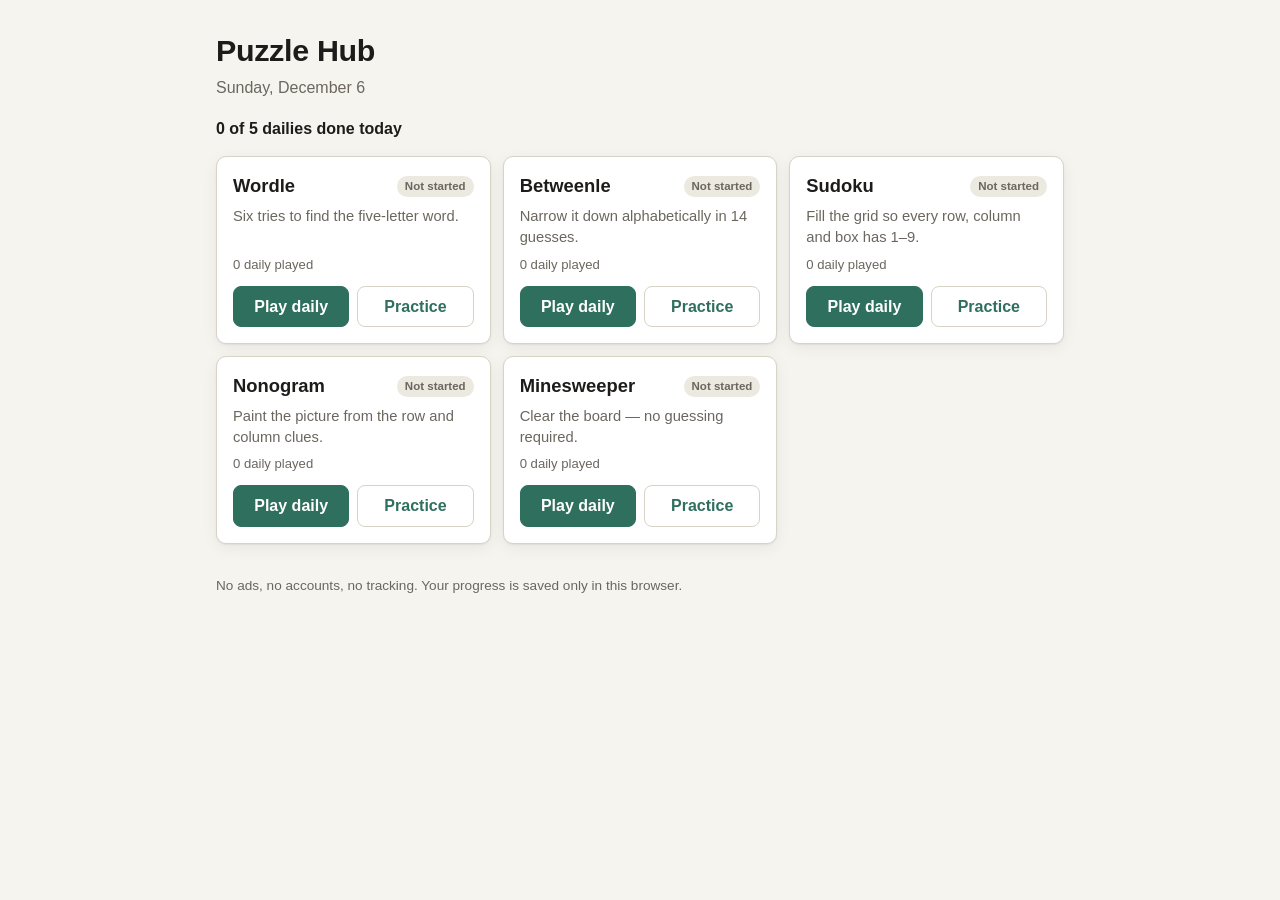
==== index.html @ 0608c27d "Puzzle Hub: ad-free daily puzzles Hub page plus Wordle, Betweenle, Sudoku, Nonogram and Minesweeper," ====
<!doctype html>
<html lang="en">
<head>
  <meta charset="utf-8">
  <meta name="viewport" content="width=device-width, initial-scale=1">
  <meta name="referrer" content="no-referrer">
  <title>Puzzle Hub</title>
  <link rel="stylesheet" href="css/style.css">
</head>
<body>
  <main class="hub">
    <div class="hub-head">
      <h1>Puzzle Hub</h1>
      <p id="date"></p>
    </div>
    <p class="progress-line" id="progress"></p>
    <section class="cards" id="cards"></section>
    <p class="hub-foot">No ads, no accounts, no tracking. Your progress is saved only in this browser.</p>
  </main>
  <script src="js/common.js"></script>
  <script>
    const { GAMES, todayKey, prettyDate, getStats, liveStreak, dailyState, formatScore, el } = PZ;
    const today = todayKey();
    document.getElementById('date').textContent = prettyDate(today);

    let done = 0;
    const cards = GAMES.map((g) => {
      const s = getStats(g.id);
      const result = s.history[today];
      let badge;
      if (result) {
        done++;
        badge = result.won
          ? el('span', { class: 'badge done' }, g.kind === 'time' ? `✓ ${formatScore(g, result.score)}` : `✓ ${result.score}`)
          : el('span', { class: 'badge lost' }, 'Missed');
      } else if (dailyState(g.id, today)) {
        badge = el('span', { class: 'badge going' }, 'In progress');
      } else {
        badge = el('span', { class: 'badge' }, 'Not started');
      }
      const streak = liveStreak(s);
      return el('article', { class: 'card' },
        el('h2', {}, g.name, badge),
        el('p', {}, g.blurb),
        el('div', { class: 'card-meta' }, streak ? `🔥 ${streak}-day streak` : `${s.played} daily played`),
        el('div', { class: 'card-actions' },
          el('a', { class: 'btn primary', href: g.path }, result ? 'View daily' : 'Play daily'),
          el('a', { class: 'btn', href: `${g.path}?mode=practice` }, 'Practice')));
    });
    document.getElementById('cards').append(...cards);
    document.getElementById('progress').textContent =
      done === GAMES.length ? `All ${done} dailies done. Nice work.` : `${done} of ${GAMES.length} dailies done today`;
  </script>
</body>
</html>
---- css/style.css ----
:root {
  --bg: #f6f4ef;
  --surface: #ffffff;
  --surface-2: #ece9e1;
  --text: #1d1c1a;
  --muted: #6b675f;
  --border: #d8d3c7;
  --accent: #2f6f5e;
  --accent-text: #ffffff;
  --correct: #4c8c4a;
  --present: #c9a227;
  --absent: #8a867d;
  --danger: #b6412f;
  --focus: #2f6f5e;
  --cell-shade: #e3efe9;
  --radius: 10px;
  --shadow: 0 1px 2px rgba(0, 0, 0, .06), 0 4px 16px rgba(0, 0, 0, .06);
  color-scheme: light;
}
@media (prefers-color-scheme: dark) {
  :root {
    --bg: #161614;
    --surface: #212120;
    --surface-2: #2c2c2a;
    --text: #ecebe6;
    --muted: #a19d94;
    --border: #3b3a37;
    --accent: #5fb39a;
    --accent-text: #0f1c18;
    --correct: #5a9c57;
    --present: #b8952a;
    --absent: #4a4945;
    --danger: #e0715d;
    --focus: #5fb39a;
    --cell-shade: #23332e;
    --shadow: 0 1px 2px rgba(0, 0, 0, .4);
    color-scheme: dark;
  }
}

* { box-sizing: border-box; }
html, body { margin: 0; }
body {
  background: var(--bg);
  color: var(--text);
  font: 16px/1.45 -apple-system, BlinkMacSystemFont, "Segoe UI", Roboto, Helvetica, Arial, sans-serif;
  -webkit-tap-highlight-color: transparent;
  min-height: 100vh;
}
a { color: var(--accent); }
button { font: inherit; color: inherit; }
:focus-visible { outline: 2px solid var(--focus); outline-offset: 2px; }

/* ---------- top bar ---------- */
.topbar {
  display: flex; align-items: center; gap: 8px;
  padding: 10px 16px; border-bottom: 1px solid var(--border);
  background: var(--surface); position: sticky; top: 0; z-index: 5;
}
.topbar h1 { font-size: 1.2rem; margin: 0 auto 0 4px; letter-spacing: .01em; }
.icon-btn {
  display: inline-grid; place-items: center; width: 36px; height: 36px;
  border: 1px solid var(--border); border-radius: 8px; background: var(--surface);
  text-decoration: none; color: var(--text); cursor: pointer; font-size: 1.05rem;
}
.icon-btn:hover { background: var(--surface-2); }
.mode-switch { display: flex; border: 1px solid var(--border); border-radius: 8px; overflow: hidden; }
.mode-switch a { padding: 6px 10px; text-decoration: none; color: var(--muted); font-size: .9rem; }
.mode-switch a.active { background: var(--accent); color: var(--accent-text); }

main.game { max-width: 640px; margin: 0 auto; padding: 16px; display: flex; flex-direction: column; align-items: center; gap: 14px; }
.subline { color: var(--muted); font-size: .9rem; text-align: center; margin: 0; }
.toolbar { display: flex; flex-wrap: wrap; gap: 8px; justify-content: center; align-items: center; }

.btn {
  border: 1px solid var(--border); background: var(--surface); border-radius: 8px;
  padding: 8px 14px; cursor: pointer; font-weight: 600;
}
.btn:hover { background: var(--surface-2); }
.btn.primary { background: var(--accent); border-color: var(--accent); color: var(--accent-text); }
.btn.on { background: var(--accent); border-color: var(--accent); color: var(--accent-text); }
select.btn { font-weight: 500; }

/* ---------- modal & toast ---------- */
.modal-backdrop { position: fixed; inset: 0; background: rgba(0, 0, 0, .45); display: grid; place-items: center; padding: 16px; z-index: 50; }
.modal { background: var(--surface); border-radius: 14px; padding: 22px 20px 18px; width: min(440px, 100%); max-height: 90vh; overflow: auto; position: relative; box-shadow: var(--shadow); }
.modal h2 { margin: 0 0 12px; font-size: 1.2rem; }
.modal-close { position: absolute; top: 8px; right: 10px; border: 0; background: none; font-size: 1.6rem; cursor: pointer; color: var(--muted); }
.modal-body p { margin: 0 0 10px; }
.modal-body ul { padding-left: 20px; margin: 0 0 10px; }
.modal-actions { display: flex; gap: 8px; justify-content: center; margin-top: 16px; flex-wrap: wrap; }
.stats-grid { display: grid; grid-template-columns: repeat(auto-fit, minmax(72px, 1fr)); gap: 8px; }
.stat { background: var(--surface-2); border-radius: 8px; padding: 10px 4px; text-align: center; }
.stat strong { display: block; font-size: 1.35rem; }
.stat span { font-size: .75rem; color: var(--muted); }
.toasts { position: fixed; top: 70px; left: 50%; transform: translateX(-50%); display: grid; gap: 6px; z-index: 60; pointer-events: none; }
.toast { background: var(--text); color: var(--bg); padding: 8px 14px; border-radius: 8px; font-weight: 600; font-size: .9rem; }

/* ---------- hub ---------- */
.hub { max-width: 880px; margin: 0 auto; padding: 28px 16px 48px; }
.hub-head h1 { margin: 0; font-size: 1.9rem; letter-spacing: -.01em; }
.hub-head p { margin: 4px 0 0; color: var(--muted); }
.progress-line { margin: 18px 0 16px; font-weight: 600; }
.cards { display: grid; grid-template-columns: repeat(auto-fill, minmax(250px, 1fr)); gap: 12px; }
.card {
  background: var(--surface); border: 1px solid var(--border); border-radius: var(--radius);
  padding: 16px; display: flex; flex-direction: column; gap: 6px; box-shadow: var(--shadow);
}
.card h2 { margin: 0; font-size: 1.15rem; display: flex; align-items: center; gap: 8px; }
.card p { margin: 0; color: var(--muted); font-size: .92rem; flex: 1; }
.badge { font-size: .72rem; font-weight: 700; padding: 2px 8px; border-radius: 99px; background: var(--surface-2); color: var(--muted); margin-left: auto; }
.badge.done { background: var(--correct); color: #fff; }
.badge.lost { background: var(--danger); color: #fff; }
.badge.going { background: var(--present); color: #fff; }
.card-meta { font-size: .82rem; color: var(--muted); }
.card-actions { display: flex; gap: 8px; margin-top: 6px; }
.card-actions a { text-decoration: none; text-align: center; flex: 1; }
.hub-foot { margin-top: 32px; color: var(--muted); font-size: .85rem; }

/* ---------- word games ---------- */
.board { display: grid; gap: 5px; }
.row { display: grid; grid-template-columns: repeat(5, 1fr); gap: 5px; }
.tile {
  width: clamp(44px, 14vw, 58px); aspect-ratio: 1; display: grid; place-items: center;
  border: 2px solid var(--border); font-size: 1.8rem; font-weight: 800; text-transform: uppercase;
  background: var(--surface); user-select: none;
}
.tile.filled { border-color: var(--muted); }
.tile.correct, .tile.present, .tile.absent { color: #fff; border-color: transparent; }
.tile.correct { background: var(--correct); }
.tile.present { background: var(--present); }
.tile.absent { background: var(--absent); }
.row.shake { animation: shake .35s; }
@keyframes shake { 20%, 60% { transform: translateX(-6px); } 40%, 80% { transform: translateX(6px); } }

.keyboard { width: 100%; max-width: 500px; display: grid; gap: 6px; user-select: none; }
.kb-row { display: flex; gap: 5px; justify-content: center; }
.key {
  flex: 1; min-width: 0; height: 54px; border: 0; border-radius: 6px; background: var(--surface-2);
  font-weight: 700; text-transform: uppercase; cursor: pointer; font-size: .95rem; padding: 0;
}
.key.wide { flex: 1.5; font-size: .75rem; }
.key.correct { background: var(--correct); color: #fff; }
.key.present { background: var(--present); color: #fff; }
.key.absent { background: var(--absent); color: #fff; opacity: .75; }
.key.dim { opacity: .3; }
.spacer { flex: .5; }

/* ---------- grid puzzles ---------- */
.timer { font-variant-numeric: tabular-nums; font-weight: 700; font-size: 1.1rem; }
.done-banner { background: var(--correct); color: #fff; border-radius: 8px; padding: 8px 14px; font-weight: 700; text-align: center; }
.done-banner.lost { background: var(--danger); }
#kb { width: 100%; display: flex; justify-content: center; }
@media (max-width: 440px) {
  .topbar { gap: 6px; padding: 8px 12px; }
  .topbar h1 { font-size: 1rem; }
  .icon-btn { width: 32px; height: 32px; }
  .mode-switch a { padding: 5px 8px; font-size: .82rem; }
}
.topbar h1 { min-width: 0; overflow: hidden; text-overflow: ellipsis; white-space: nowrap; }
.mode-switch, .icon-btn { flex-shrink: 0; }
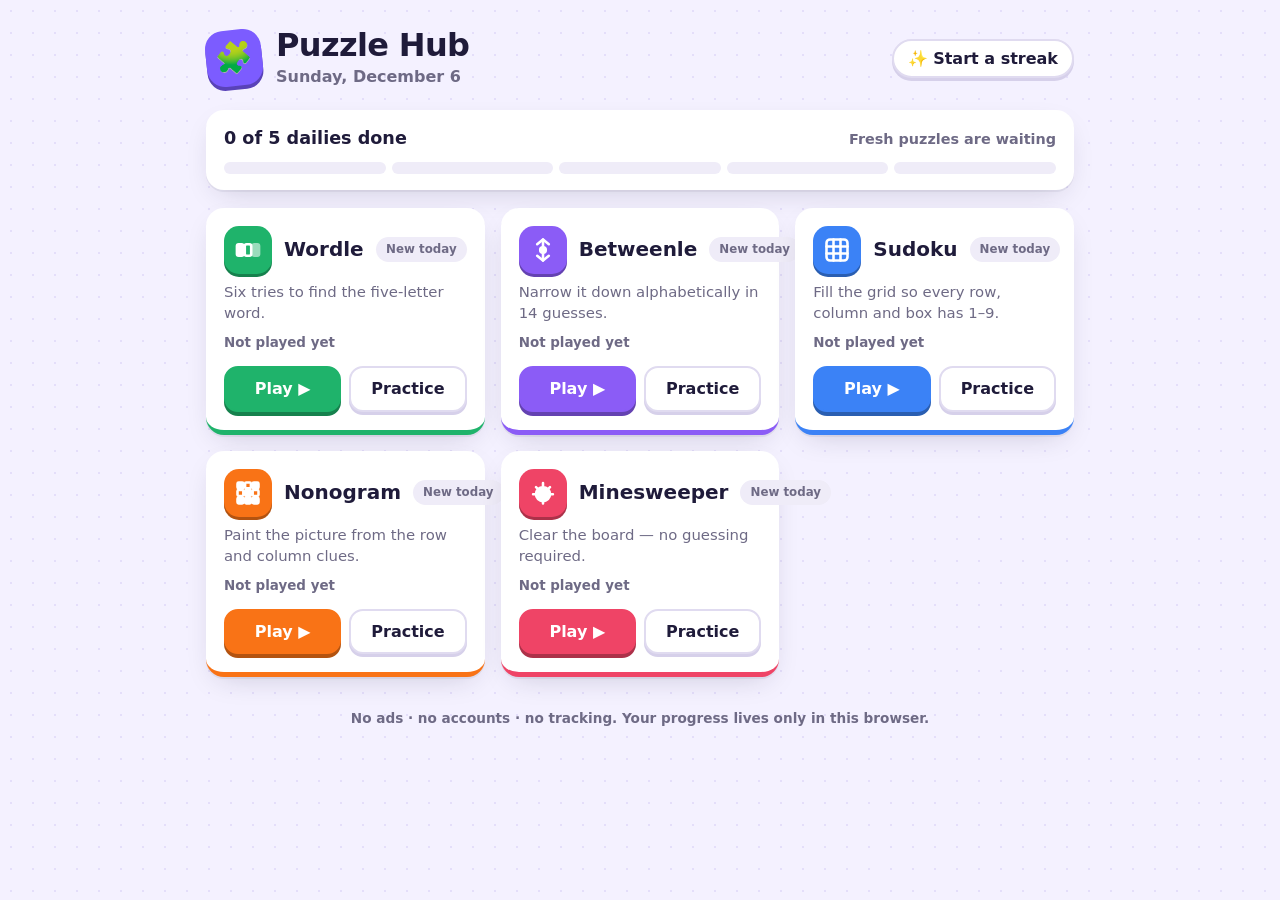
==== commit 029d0835: "Playful redesign Each game gets its own colour and icon, used for its top bar, buttons and boards. C" ====
--- a/index.html
+++ b/index.html
@@ -4,26 +4,35 @@
   <meta charset="utf-8">
   <meta name="viewport" content="width=device-width, initial-scale=1">
   <meta name="referrer" content="no-referrer">
+  <meta name="theme-color" content="#7c5cff">
   <title>Puzzle Hub</title>
   <link rel="stylesheet" href="css/style.css">
 </head>
 <body>
   <main class="hub">
     <div class="hub-head">
-      <h1>Puzzle Hub</h1>
-      <p id="date"></p>
+      <div class="logo" aria-hidden="true">🧩</div>
+      <div>
+        <h1>Puzzle Hub</h1>
+        <p id="date"></p>
+      </div>
+      <div class="streak-chip" id="streak"></div>
     </div>
-    <p class="progress-line" id="progress"></p>
+    <section class="today" aria-label="Today's progress">
+      <div class="today-top"><strong id="progress"></strong><span id="progressNote"></span></div>
+      <div class="segments" id="segments"></div>
+    </section>
     <section class="cards" id="cards"></section>
-    <p class="hub-foot">No ads, no accounts, no tracking. Your progress is saved only in this browser.</p>
+    <p class="hub-foot">No ads · no accounts · no tracking. Your progress lives only in this browser.</p>
   </main>
   <script src="js/common.js"></script>
   <script>
-    const { GAMES, todayKey, prettyDate, getStats, liveStreak, dailyState, formatScore, el } = PZ;
+    const { GAMES, todayKey, prettyDate, getStats, liveStreak, dailyState, formatScore, el, parseHTML } = PZ;
     const today = todayKey();
     document.getElementById('date').textContent = prettyDate(today);
 
-    let done = 0;
+    let done = 0, best = 0;
+    const segments = [];
     const cards = GAMES.map((g) => {
       const s = getStats(g.id);
       const result = s.history[today];
@@ -31,25 +40,33 @@
       if (result) {
         done++;
         badge = result.won
-          ? el('span', { class: 'badge done' }, g.kind === 'time' ? `✓ ${formatScore(g, result.score)}` : `✓ ${result.score}`)
+          ? el('span', { class: 'badge done' }, `✓ ${formatScore(g, result.score)}`)
           : el('span', { class: 'badge lost' }, 'Missed');
       } else if (dailyState(g.id, today)) {
         badge = el('span', { class: 'badge going' }, 'In progress');
       } else {
-        badge = el('span', { class: 'badge' }, 'Not started');
+        badge = el('span', { class: 'badge' }, 'New today');
       }
       const streak = liveStreak(s);
-      return el('article', { class: 'card' },
-        el('h2', {}, g.name, badge),
+      best = Math.max(best, streak);
+      segments.push(el('span', { title: g.name, style: result ? `background:${g.color}` : '' }));
+      return el('article', { class: 'card', style: `--game:${g.color}` },
+        el('div', { class: 'card-top' },
+          el('div', { class: 'game-icon' }, ...parseHTML(g.icon)),
+          el('h2', {}, g.name),
+          badge),
         el('p', {}, g.blurb),
-        el('div', { class: 'card-meta' }, streak ? `🔥 ${streak}-day streak` : `${s.played} daily played`),
+        el('div', { class: 'card-meta' }, streak ? `🔥 ${streak}-day streak` : s.played ? `${s.played} played` : 'Not played yet'),
         el('div', { class: 'card-actions' },
-          el('a', { class: 'btn primary', href: g.path }, result ? 'View daily' : 'Play daily'),
+          el('a', { class: 'btn primary', href: g.path }, result ? 'View daily' : 'Play ▶'),
           el('a', { class: 'btn', href: `${g.path}?mode=practice` }, 'Practice')));
     });
     document.getElementById('cards').append(...cards);
-    document.getElementById('progress').textContent =
-      done === GAMES.length ? `All ${done} dailies done. Nice work.` : `${done} of ${GAMES.length} dailies done today`;
+    document.getElementById('segments').append(...segments);
+    document.getElementById('progress').textContent = `${done} of ${GAMES.length} dailies done`;
+    document.getElementById('progressNote').textContent =
+      done === GAMES.length ? 'All done. See you tomorrow! 🎉' : done ? 'Keep it going!' : 'Fresh puzzles are waiting';
+    document.getElementById('streak').textContent = best ? `🔥 ${best}-day streak` : '✨ Start a streak';
   </script>
 </body>
 </html>
--- a/css/style.css
+++ b/css/style.css
@@ -1,161 +1,213 @@
+/* Playful theme. Each page sets --game to its own colour (see GAMES in common.js). */
 :root {
-  --bg: #f6f4ef;
+  --game: #7c5cff;
+  --accent-text: #ffffff;
+
+  --bg: #f4f1ff;
+  --bg-dot: #e4defa;
   --surface: #ffffff;
-  --surface-2: #ece9e1;
-  --text: #1d1c1a;
-  --muted: #6b675f;
-  --border: #d8d3c7;
-  --accent: #2f6f5e;
-  --accent-text: #ffffff;
-  --correct: #4c8c4a;
-  --present: #c9a227;
-  --absent: #8a867d;
-  --danger: #b6412f;
-  --focus: #2f6f5e;
-  --cell-shade: #e3efe9;
-  --radius: 10px;
-  --shadow: 0 1px 2px rgba(0, 0, 0, .06), 0 4px 16px rgba(0, 0, 0, .06);
+  --surface-2: #efecf8;
+  --text: #1f1b3a;
+  --muted: #6e6a85;
+  --border: #e0dbf0;
+  --raise: #d6d0ea;
+  --correct: #22b06b;
+  --present: #f0b429;
+  --absent: #8d89a6;
+  --danger: #ef4466;
+  --focus: var(--game);
+  --cell-shade: var(--game-soft);
+  --radius: 18px;
+  --shadow: 0 2px 0 rgba(31, 27, 58, .06), 0 10px 30px -12px rgba(31, 27, 58, .22);
+  --font: ui-rounded, "SF Pro Rounded", "Nunito", "Varela Round", system-ui, -apple-system, "Segoe UI", Roboto, sans-serif;
   color-scheme: light;
 }
 @media (prefers-color-scheme: dark) {
   :root {
-    --bg: #161614;
-    --surface: #212120;
-    --surface-2: #2c2c2a;
-    --text: #ecebe6;
-    --muted: #a19d94;
-    --border: #3b3a37;
-    --accent: #5fb39a;
-    --accent-text: #0f1c18;
-    --correct: #5a9c57;
-    --present: #b8952a;
-    --absent: #4a4945;
-    --danger: #e0715d;
-    --focus: #5fb39a;
-    --cell-shade: #23332e;
-    --shadow: 0 1px 2px rgba(0, 0, 0, .4);
+    --bg: #14122b;
+    --bg-dot: #1d1a3a;
+    --surface: #1f1c3d;
+    --surface-2: #2a2650;
+    --text: #f2f0ff;
+    --muted: #a9a4c9;
+    --border: #34305e;
+    --raise: #100e24;
+    --absent: #4a466e;
+    --shadow: 0 2px 0 rgba(0, 0, 0, .25), 0 12px 30px -12px rgba(0, 0, 0, .6);
     color-scheme: dark;
   }
+}
+
+/* Shades derived from --game are re-declared wherever --game is set, so they follow it. */
+:root, [style*="--game"] {
+  --accent: var(--game);
+  --game-dark: color-mix(in srgb, var(--game) 72%, #000);
+  --game-soft: color-mix(in srgb, var(--game) 14%, var(--surface));
 }
 
 * { box-sizing: border-box; }
 html, body { margin: 0; }
 body {
-  background: var(--bg);
+  background: var(--bg) radial-gradient(var(--bg-dot) 1.5px, transparent 1.5px) 0 0 / 22px 22px;
   color: var(--text);
-  font: 16px/1.45 -apple-system, BlinkMacSystemFont, "Segoe UI", Roboto, Helvetica, Arial, sans-serif;
+  font: 16px/1.45 var(--font);
   -webkit-tap-highlight-color: transparent;
   min-height: 100vh;
 }
-a { color: var(--accent); }
-button { font: inherit; color: inherit; }
-:focus-visible { outline: 2px solid var(--focus); outline-offset: 2px; }
-
-/* ---------- top bar ---------- */
+a { color: var(--game); }
+button, select { font: inherit; color: inherit; }
+:focus-visible { outline: 3px solid var(--focus); outline-offset: 2px; }
+
+/* ---------- buttons ---------- */
+.btn {
+  display: inline-flex; align-items: center; justify-content: center; gap: 6px;
+  border: 2px solid var(--border); background: var(--surface); color: var(--text);
+  border-radius: 14px; padding: 9px 16px; cursor: pointer; font-weight: 800;
+  box-shadow: 0 3px 0 var(--raise); transition: transform .08s, box-shadow .08s; text-decoration: none;
+}
+.btn:hover { background: var(--surface-2); }
+.btn:active { transform: translateY(2px); box-shadow: 0 1px 0 var(--raise); }
+.btn.primary, .btn.on {
+  background: var(--game); border-color: var(--game); color: #fff; box-shadow: 0 4px 0 var(--game-dark);
+}
+.btn.primary:hover, .btn.on:hover { filter: brightness(1.06); background: var(--game); }
+.btn.primary:active, .btn.on:active { box-shadow: 0 1px 0 var(--game-dark); }
+select.btn { font-weight: 700; padding-right: 12px; }
+
+/* ---------- game top bar ---------- */
 .topbar {
   display: flex; align-items: center; gap: 8px;
-  padding: 10px 16px; border-bottom: 1px solid var(--border);
-  background: var(--surface); position: sticky; top: 0; z-index: 5;
-}
-.topbar h1 { font-size: 1.2rem; margin: 0 auto 0 4px; letter-spacing: .01em; }
+  padding: 10px 16px; background: var(--game); color: #fff;
+  position: sticky; top: 0; z-index: 5; box-shadow: 0 4px 0 var(--game-dark);
+}
+.topbar h1 { font-size: 1.25rem; margin: 0 auto 0 2px; font-weight: 900; display: flex; align-items: center; gap: 8px;
+  min-width: 0; overflow: hidden; text-overflow: ellipsis; white-space: nowrap; }
+.topbar h1 svg { width: 22px; height: 22px; flex-shrink: 0; }
 .icon-btn {
-  display: inline-grid; place-items: center; width: 36px; height: 36px;
-  border: 1px solid var(--border); border-radius: 8px; background: var(--surface);
-  text-decoration: none; color: var(--text); cursor: pointer; font-size: 1.05rem;
-}
-.icon-btn:hover { background: var(--surface-2); }
-.mode-switch { display: flex; border: 1px solid var(--border); border-radius: 8px; overflow: hidden; }
-.mode-switch a { padding: 6px 10px; text-decoration: none; color: var(--muted); font-size: .9rem; }
-.mode-switch a.active { background: var(--accent); color: var(--accent-text); }
-
-main.game { max-width: 640px; margin: 0 auto; padding: 16px; display: flex; flex-direction: column; align-items: center; gap: 14px; }
-.subline { color: var(--muted); font-size: .9rem; text-align: center; margin: 0; }
+  display: inline-grid; place-items: center; width: 38px; height: 38px; flex-shrink: 0;
+  border: 0; border-radius: 12px; background: rgba(255, 255, 255, .18); color: #fff;
+  text-decoration: none; cursor: pointer; font-size: 1.05rem; font-weight: 900;
+}
+.icon-btn:hover { background: rgba(255, 255, 255, .3); }
+.mode-switch { display: flex; background: rgba(0, 0, 0, .16); border-radius: 12px; padding: 3px; flex-shrink: 0; }
+.mode-switch a { padding: 5px 11px; text-decoration: none; color: rgba(255, 255, 255, .85); font-size: .88rem; font-weight: 800; border-radius: 9px; }
+.mode-switch a.active { background: #fff; color: var(--game-dark); }
+@media (prefers-color-scheme: dark) { .mode-switch a.active { color: var(--game); background: var(--bg); } }
+
+main.game { max-width: 640px; margin: 0 auto; padding: 18px 16px 32px; display: flex; flex-direction: column; align-items: center; gap: 14px; }
+.subline { color: var(--muted); font-size: .9rem; font-weight: 700; text-align: center; margin: 0; }
 .toolbar { display: flex; flex-wrap: wrap; gap: 8px; justify-content: center; align-items: center; }
 
-.btn {
-  border: 1px solid var(--border); background: var(--surface); border-radius: 8px;
-  padding: 8px 14px; cursor: pointer; font-weight: 600;
-}
-.btn:hover { background: var(--surface-2); }
-.btn.primary { background: var(--accent); border-color: var(--accent); color: var(--accent-text); }
-.btn.on { background: var(--accent); border-color: var(--accent); color: var(--accent-text); }
-select.btn { font-weight: 500; }
-
 /* ---------- modal & toast ---------- */
-.modal-backdrop { position: fixed; inset: 0; background: rgba(0, 0, 0, .45); display: grid; place-items: center; padding: 16px; z-index: 50; }
-.modal { background: var(--surface); border-radius: 14px; padding: 22px 20px 18px; width: min(440px, 100%); max-height: 90vh; overflow: auto; position: relative; box-shadow: var(--shadow); }
-.modal h2 { margin: 0 0 12px; font-size: 1.2rem; }
-.modal-close { position: absolute; top: 8px; right: 10px; border: 0; background: none; font-size: 1.6rem; cursor: pointer; color: var(--muted); }
+.modal-backdrop { position: fixed; inset: 0; background: rgba(20, 18, 43, .5); display: grid; place-items: center; padding: 16px; z-index: 50; animation: fade .2s ease; }
+.modal { background: var(--surface); border-radius: 24px; padding: 24px 20px 20px; width: min(440px, 100%); max-height: 90vh; overflow: auto; position: relative;
+  box-shadow: var(--shadow); border-top: 8px solid var(--game); animation: pop-in .35s cubic-bezier(.2, 1.4, .4, 1); }
+.modal h2 { margin: 0 0 12px; font-size: 1.4rem; font-weight: 900; }
+.modal-close { position: absolute; top: 10px; right: 12px; border: 0; background: var(--surface-2); width: 34px; height: 34px; border-radius: 50%; font-size: 1.3rem; cursor: pointer; color: var(--muted); }
 .modal-body p { margin: 0 0 10px; }
 .modal-body ul { padding-left: 20px; margin: 0 0 10px; }
+.modal-body li { margin-bottom: 4px; }
 .modal-actions { display: flex; gap: 8px; justify-content: center; margin-top: 16px; flex-wrap: wrap; }
-.stats-grid { display: grid; grid-template-columns: repeat(auto-fit, minmax(72px, 1fr)); gap: 8px; }
-.stat { background: var(--surface-2); border-radius: 8px; padding: 10px 4px; text-align: center; }
-.stat strong { display: block; font-size: 1.35rem; }
-.stat span { font-size: .75rem; color: var(--muted); }
-.toasts { position: fixed; top: 70px; left: 50%; transform: translateX(-50%); display: grid; gap: 6px; z-index: 60; pointer-events: none; }
-.toast { background: var(--text); color: var(--bg); padding: 8px 14px; border-radius: 8px; font-weight: 600; font-size: .9rem; }
+.stats-grid { display: grid; grid-template-columns: repeat(auto-fit, minmax(74px, 1fr)); gap: 8px; }
+.stat { background: var(--game-soft); border-radius: 14px; padding: 12px 4px; text-align: center; }
+.stat strong { display: block; font-size: 1.5rem; font-weight: 900; color: var(--game); }
+.stat span { font-size: .74rem; color: var(--muted); font-weight: 700; }
+.toasts { position: fixed; top: 76px; left: 50%; transform: translateX(-50%); display: grid; gap: 6px; z-index: 60; pointer-events: none; }
+.toast { background: var(--text); color: var(--bg); padding: 9px 16px; border-radius: 12px; font-weight: 800; font-size: .92rem; animation: pop-in .25s ease; }
+@keyframes fade { from { opacity: 0; } }
+@keyframes pop-in { from { transform: scale(.85); opacity: 0; } }
 
 /* ---------- hub ---------- */
-.hub { max-width: 880px; margin: 0 auto; padding: 28px 16px 48px; }
-.hub-head h1 { margin: 0; font-size: 1.9rem; letter-spacing: -.01em; }
-.hub-head p { margin: 4px 0 0; color: var(--muted); }
-.progress-line { margin: 18px 0 16px; font-weight: 600; }
-.cards { display: grid; grid-template-columns: repeat(auto-fill, minmax(250px, 1fr)); gap: 12px; }
+.hub { max-width: 900px; margin: 0 auto; padding: 28px 16px 48px; }
+.hub-head { display: flex; align-items: center; gap: 14px; flex-wrap: wrap; }
+.logo { width: 56px; height: 56px; border-radius: 18px; background: var(--game); display: grid; place-items: center; font-size: 1.9rem;
+  box-shadow: 0 4px 0 var(--game-dark); transform: rotate(-6deg); }
+.hub-head h1 { margin: 0; font-size: 2rem; font-weight: 900; letter-spacing: -.02em; line-height: 1.1; }
+.hub-head p { margin: 2px 0 0; color: var(--muted); font-weight: 700; }
+.streak-chip { margin-left: auto; background: var(--surface); border: 2px solid var(--border); border-radius: 99px; padding: 6px 14px; font-weight: 900; box-shadow: 0 3px 0 var(--raise); }
+.today { margin: 22px 0 18px; background: var(--surface); border-radius: var(--radius); padding: 16px 18px; box-shadow: var(--shadow); }
+.today-top { display: flex; flex-wrap: wrap; justify-content: space-between; align-items: baseline; gap: 2px 12px; margin-bottom: 10px; }
+.today-top strong { font-size: 1.1rem; font-weight: 900; }
+.today-top span { color: var(--muted); font-weight: 700; font-size: .9rem; }
+.segments { display: flex; gap: 6px; }
+.segments span { flex: 1; height: 12px; border-radius: 99px; background: var(--surface-2); transition: background .3s; }
+.cards { display: grid; grid-template-columns: repeat(auto-fill, minmax(260px, 1fr)); gap: 16px; }
 .card {
-  background: var(--surface); border: 1px solid var(--border); border-radius: var(--radius);
-  padding: 16px; display: flex; flex-direction: column; gap: 6px; box-shadow: var(--shadow);
-}
-.card h2 { margin: 0; font-size: 1.15rem; display: flex; align-items: center; gap: 8px; }
-.card p { margin: 0; color: var(--muted); font-size: .92rem; flex: 1; }
-.badge { font-size: .72rem; font-weight: 700; padding: 2px 8px; border-radius: 99px; background: var(--surface-2); color: var(--muted); margin-left: auto; }
+  background: var(--surface); border-radius: var(--radius); padding: 18px; display: flex; flex-direction: column; gap: 8px;
+  box-shadow: var(--shadow); border-bottom: 5px solid var(--game); transition: transform .15s ease;
+}
+.card:hover { transform: translateY(-3px) rotate(-.4deg); }
+.card-top { display: flex; align-items: center; gap: 12px; }
+.game-icon { width: 48px; height: 48px; border-radius: 15px; background: var(--game); color: #fff; display: grid; place-items: center; box-shadow: 0 3px 0 var(--game-dark); flex-shrink: 0; }
+.game-icon svg { width: 28px; height: 28px; }
+.card h2 { margin: 0; font-size: 1.25rem; font-weight: 900; }
+.card p { margin: 0; color: var(--muted); font-size: .93rem; flex: 1; }
+.badge { font-size: .74rem; font-weight: 900; padding: 4px 10px; border-radius: 99px; background: var(--surface-2); color: var(--muted); margin-left: auto; white-space: nowrap; }
 .badge.done { background: var(--correct); color: #fff; }
 .badge.lost { background: var(--danger); color: #fff; }
-.badge.going { background: var(--present); color: #fff; }
-.card-meta { font-size: .82rem; color: var(--muted); }
+.badge.going { background: var(--present); color: #3a2a00; }
+.card-meta { font-size: .84rem; color: var(--muted); font-weight: 700; }
 .card-actions { display: flex; gap: 8px; margin-top: 6px; }
-.card-actions a { text-decoration: none; text-align: center; flex: 1; }
-.hub-foot { margin-top: 32px; color: var(--muted); font-size: .85rem; }
+.card-actions .btn { flex: 1; }
+.hub-foot { margin-top: 32px; color: var(--muted); font-size: .85rem; text-align: center; font-weight: 600; }
 
 /* ---------- word games ---------- */
-.board { display: grid; gap: 5px; }
-.row { display: grid; grid-template-columns: repeat(5, 1fr); gap: 5px; }
+.board { display: grid; gap: 6px; }
+.row { display: grid; grid-template-columns: repeat(5, 1fr); gap: 6px; }
 .tile {
-  width: clamp(44px, 14vw, 58px); aspect-ratio: 1; display: grid; place-items: center;
-  border: 2px solid var(--border); font-size: 1.8rem; font-weight: 800; text-transform: uppercase;
-  background: var(--surface); user-select: none;
-}
-.tile.filled { border-color: var(--muted); }
-.tile.correct, .tile.present, .tile.absent { color: #fff; border-color: transparent; }
-.tile.correct { background: var(--correct); }
-.tile.present { background: var(--present); }
-.tile.absent { background: var(--absent); }
+  width: clamp(46px, 14vw, 60px); aspect-ratio: 1; display: grid; place-items: center; border-radius: 12px;
+  border: 2px solid var(--border); font-size: 1.85rem; font-weight: 900; text-transform: uppercase;
+  background: var(--surface); user-select: none; box-shadow: 0 3px 0 var(--raise);
+}
+.tile.filled { border-color: var(--muted); animation: pop .12s ease; }
+.tile.correct, .tile.present, .tile.absent { color: #fff; border-color: transparent; animation: none; }
+.tile.correct { background: var(--correct); box-shadow: 0 3px 0 color-mix(in srgb, var(--correct) 70%, #000); }
+.tile.present { background: var(--present); box-shadow: 0 3px 0 color-mix(in srgb, var(--present) 70%, #000); }
+.tile.absent { background: var(--absent); box-shadow: 0 3px 0 color-mix(in srgb, var(--absent) 70%, #000); }
+.tile.flip { animation: flip .5s ease both; }
 .row.shake { animation: shake .35s; }
-@keyframes shake { 20%, 60% { transform: translateX(-6px); } 40%, 80% { transform: translateX(6px); } }
-
-.keyboard { width: 100%; max-width: 500px; display: grid; gap: 6px; user-select: none; }
+.row.win .tile { animation: hop .5s ease both; }
+.row.win .tile:nth-child(2) { animation-delay: .08s; } .row.win .tile:nth-child(3) { animation-delay: .16s; }
+.row.win .tile:nth-child(4) { animation-delay: .24s; } .row.win .tile:nth-child(5) { animation-delay: .32s; }
+@keyframes pop { 50% { transform: scale(1.12); } }
+@keyframes flip { 0% { transform: rotateX(0); } 50% { transform: rotateX(90deg); } 100% { transform: rotateX(0); } }
+@keyframes hop { 40% { transform: translateY(-14px); } 70% { transform: translateY(2px); } }
+@keyframes shake { 20%, 60% { transform: translateX(-7px); } 40%, 80% { transform: translateX(7px); } }
+
+#kb { width: 100%; display: flex; justify-content: center; }
+.keyboard { width: 100%; max-width: 500px; display: grid; gap: 7px; user-select: none; }
 .kb-row { display: flex; gap: 5px; justify-content: center; }
 .key {
-  flex: 1; min-width: 0; height: 54px; border: 0; border-radius: 6px; background: var(--surface-2);
-  font-weight: 700; text-transform: uppercase; cursor: pointer; font-size: .95rem; padding: 0;
-}
-.key.wide { flex: 1.5; font-size: .75rem; }
-.key.correct { background: var(--correct); color: #fff; }
-.key.present { background: var(--present); color: #fff; }
-.key.absent { background: var(--absent); color: #fff; opacity: .75; }
-.key.dim { opacity: .3; }
+  flex: 1; min-width: 0; height: 54px; border: 0; border-radius: 10px; background: var(--surface);
+  font-weight: 900; text-transform: uppercase; cursor: pointer; font-size: 1rem; padding: 0;
+  box-shadow: 0 3px 0 var(--raise); transition: transform .06s, box-shadow .06s;
+}
+.key:active { transform: translateY(2px); box-shadow: 0 1px 0 var(--raise); }
+.key.wide { flex: 1.5; font-size: .74rem; }
+.key.correct { background: var(--correct); color: #fff; box-shadow: 0 3px 0 color-mix(in srgb, var(--correct) 70%, #000); }
+.key.present { background: var(--present); color: #fff; box-shadow: 0 3px 0 color-mix(in srgb, var(--present) 70%, #000); }
+.key.absent { background: var(--absent); color: #fff; opacity: .6; box-shadow: none; }
+.key.dim { opacity: .28; }
 .spacer { flex: .5; }
 
 /* ---------- grid puzzles ---------- */
-.timer { font-variant-numeric: tabular-nums; font-weight: 700; font-size: 1.1rem; }
-.done-banner { background: var(--correct); color: #fff; border-radius: 8px; padding: 8px 14px; font-weight: 700; text-align: center; }
-.done-banner.lost { background: var(--danger); }
-#kb { width: 100%; display: flex; justify-content: center; }
+.timer, .counter { font-variant-numeric: tabular-nums; font-weight: 900; font-size: 1.05rem; background: var(--surface); border-radius: 12px; padding: 7px 12px; box-shadow: 0 3px 0 var(--raise); }
+.done-banner { background: var(--correct); color: #fff; border-radius: 14px; padding: 9px 16px; font-weight: 900; text-align: center; box-shadow: 0 4px 0 color-mix(in srgb, var(--correct) 70%, #000); animation: pop-in .35s cubic-bezier(.2, 1.4, .4, 1); }
+.done-banner.lost { background: var(--danger); box-shadow: 0 4px 0 color-mix(in srgb, var(--danger) 70%, #000); }
+.board-card { background: var(--surface); border-radius: var(--radius); padding: 12px; box-shadow: var(--shadow); max-width: 100%; }
+
+.confetti { position: fixed; inset: 0; pointer-events: none; z-index: 70; }
+
 @media (max-width: 440px) {
   .topbar { gap: 6px; padding: 8px 12px; }
-  .topbar h1 { font-size: 1rem; }
-  .icon-btn { width: 32px; height: 32px; }
-  .mode-switch a { padding: 5px 8px; font-size: .82rem; }
-}
-.topbar h1 { min-width: 0; overflow: hidden; text-overflow: ellipsis; white-space: nowrap; }
-.mode-switch, .icon-btn { flex-shrink: 0; }
+  .topbar h1 { font-size: clamp(.9rem, 4.2vw, 1.05rem); margin-right: auto; }
+  .topbar { gap: 5px; }
+  .topbar h1 svg { display: none; }
+  .icon-btn { width: 32px; height: 32px; border-radius: 10px; }
+  .mode-switch a { padding: 5px 8px; font-size: .8rem; }
+  .hub-head h1 { font-size: 1.7rem; }
+  .streak-chip { margin-left: 0; }
+}
+@media (prefers-reduced-motion: reduce) {
+  *, *::before, *::after { animation: none !important; transition: none !important; }
+}
